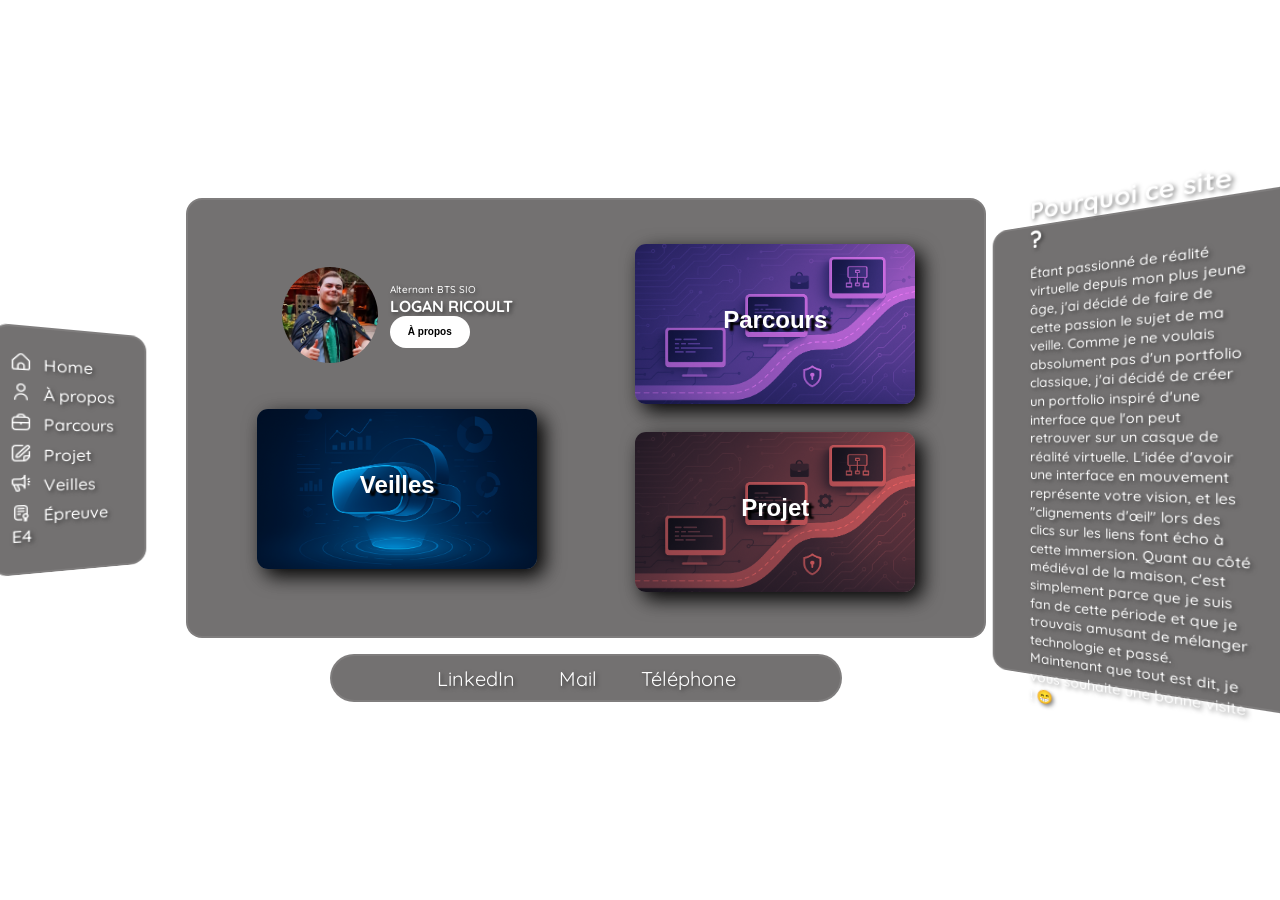
==== index.html @ 681e380b "Initial commit - Portfolio BTS SIO - Fix all absolute paths to relative paths for GitHub Pages compa" ====
<!DOCTYPE html>
<html lang="fr">

<head>
    <meta charset="UTF-8">
    <meta name="viewport" content="width=device-width, initial-scale=1.0">
    <title>Portfolio Logan Ricoult</title>
    <link rel="stylesheet" href="style.css">
    <style>
        @import url('https://fonts.googleapis.com/css2?family=Quicksand:wght@300..700&display=swap');
    </style>
    <link rel="stylesheet" href="https://cdn-uicons.flaticon.com/uicons-regular-rounded/css/uicons-regular-rounded.css">
</head>

<body>
    <video autoplay loop muted playsinline id="background_video">
        <source src="image/background.mp4" type="video/mp4">
    </video>
    <div class="page-overlay">
        <div class="overlay-top"></div>
        <div class="overlay-bottom"></div>
    </div>

    <div id="Container">

        <div id="Box_Gauche">
            <a class="Menu_Principal" href="index.html"><img src="image/home.png" alt="icone accueil">Home</a>
            <a class="Menu_Principal" href="pages/a_propos.html"><img src="image/user.png" alt="icone à propos">À
                propos</a>
            <a class="Menu_Principal" href="pages/parcours.html"><img src="image/briefcase.png"
                    alt="icone parcours">Parcours</a>
            <a class="Menu_Principal" href="pages/projets_realises.html"><img src="image/edit.png"
                    alt="icone projet">Projet</a>
            <a class="Menu_Principal" href="pages/veilles.html"><img src="image/megaphone.png"
                    alt="icone veilles">Veilles</a>
            <a class="Menu_Principal" href="pages/epreuve_e4.html"><img src="image/diploma.png"
                    alt="icone épreuve e4">Épreuve E4</a>
        </div>

        <div id="Scene_Milieu">

            <div id="Box_Milieu">

                <div id="Milieu_Gauche">

                    <div id="Logan_apropos">
                        <img id="Photo_logan" src="image/logan.jpg" alt="photo de Logan">
                        <div id="Texte_Photo">
                            <p id="Texte_Logan"> Alternant BTS SIO </p>
                            <p id="Titre_Logan"> LOGAN RICOULT</p>
                            <a class="Bouton" href="pages/a_propos.html"><button id="Savoir_plus">À propos</a></button>
                        </div>
                    </div>

                    <a class="Menu_Principal" href="pages/veilles.html">
                        <div class="Carte">
                            <div class="Carte_body" id="Body_veilles">
                                <h2 class="Carte_title">Veilles</h2>
                            </div>

                        </div>
                    </a>

                </div>


                <div id="Milieu_Droite">
                    <a class="Menu_Principal" href="pages/parcours.html">
                        <div class="Carte">
                            <div class="Carte_body" id="Body_parcours">
                                <h2 class="Carte_title">Parcours</h2>
                            </div>
                        </div>
                    </a>



                    <a class="Menu_Principal" href="pages/projets_realises.html">
                        <div class="Carte">
                            <div class="Carte_body" id="Body_projet">
                                <h2 class="Carte_title">Projet</h2>
                            </div>
                        </div>
                    </a>



                </div>
            </div>


            <div id="Box_Basse">
                <div id="Menu_Bas">
                    <div class="Text_Menu_Bas"><a class="Menu_Bas"
                            href="https://www.linkedin.com/in/logan-ricoult-aubineau">LinkedIn</a></div>
                    <div class="Text_Menu_Bas"><a class="Menu_Bas" href="pages/a_propos.html">Mail</a></div>
                    <div class="Text_Menu_Bas"><a class="Menu_Bas" href="pages/parcours.html">Téléphone</a></div>
                </div>
            </div>
        </div>


        <div id="Box_Droite">
            <h1>Pourquoi ce site ?</h1>
            <p>Étant passionné de réalité virtuelle depuis mon plus jeune âge, j'ai décidé de faire de cette passion
                le sujet de ma veille. Comme je ne voulais absolument pas d'un portfolio classique, j'ai décidé de
                créer un portfolio inspiré d'une interface que l'on peut retrouver sur un casque de réalité
                virtuelle. L'idée d'avoir une interface en mouvement représente votre vision, et les "clignements
                d'œil" lors des clics sur les liens font écho à cette immersion. Quant au côté médiéval de la
                maison, c'est simplement parce que je suis fan de cette période et que je trouvais amusant de
                mélanger technologie et passé. Maintenant que tout est dit, je vous souhaite une bonne visite ! 😁
            </p>
        </div>

    </div>

    <script src="script.js"></script>

</body>


</html>
---- style.css ----
* {
    margin: 0;
    padding: 0;
    box-sizing: border-box;
}

body {
    background-image: url(image/background.jpeg);
    background-size: 96%;
    background-position: center;
    overflow: hidden;
    transition: background-position 0.1s ease-out, background-size 0.1s ease-out;
}

H1 {
    font-family: "Quicksand", sans-serif;
    font-weight: 800;
    color: white;
    text-decoration: none;
    text-shadow: 2px 2px 4px rgba(0, 0, 0, 0.5);
}

H2 {
    font-family: "Quicksand", sans-serif;
    font-weight: 600;
    color: white;
    text-decoration: none;
    margin-bottom: 8px;
    text-shadow: 2px 2px 4px rgba(0, 0, 0, 0.5);
}

H3 {
    font-family: "Quicksand", sans-serif;
}

#background_video {
    position: fixed;
    top: 0;
    left: 0;
    width: 100vw;
    height: 100vh;
    object-fit: cover;
    z-index: -1;
}

a.Menu_Principal,
p {
    font-family: "Quicksand", sans-serif;
    font-weight: 500;
    color: white;
    text-decoration: none;
    text-shadow: 2px 2px 4px rgba(0, 0, 0, 0.5);

}

a.Menu_Bas {
    font-family: "Quicksand", sans-serif;
    font-weight: 400;
    color: white;
    text-decoration: none;
    font-size: 20px;
    text-shadow: 2px 2px 4px rgba(0, 0, 0, 0.5);
}


#Container {
    width: 100vw;
    height: 100vh;
    display: flex;
    justify-content: center;
    align-items: center;
    perspective: 1500px;

}

#Scene {
    display: flex;
    justify-content: space-around;
    align-items: center;
    width: 95%;
}

#Scene_Milieu {
    display: flex;
    justify-content: center;
    flex-direction: column;
    align-items: center;
    gap: 16px;
}

#Milieu_Gauche {
    display: flex;
    flex-direction: column;
    justify-content: space-around;
    margin: 24px;
    align-items: center;
}

#Logan_apropos {
    display: flex;
    align-items: center;
}

#Milieu_Droite {
    display: flex;
    flex-direction: column;
    justify-content: space-between;
    margin: 24px;
}

#Box_Gauche {
    height: 240px;
    width: 160px;
    padding: 16px;
    margin-right: 40px;
    background: rgba(59, 57, 57, 0.712);
    border-radius: 16px;
    backdrop-filter: blur(2px);
    border: 2.5px solid rgba(255, 255, 255, 0.089);
    transform: perspective(400px) rotatey(15deg);
    display: flex;
    align-items: flex-start;
    flex-direction: column;
    justify-content: space-evenly;

}



#Menu_Bas {
    display: flex;
    gap: 44px;
}

img {
    margin-right: 12px;
}

.Text_Menu_Principal {
    display: flex;
    align-items: center;
    transition: 0.5s ease-out;
    border-radius: 5px;
}

.Text_Menu_Bas {
    display: flex;
    align-items: center;
    transition: 0.5s ease-out;
    border-radius: 5px;
}

.Text_Menu_Principal:hover {
    display: flex;
    align-items: center;
    background-color: rgba(255, 255, 255, 0.281);

}

.Text_Menu_Bas:hover {
    display: flex;
    align-items: center;
    background-color: rgba(255, 255, 255, 0.281);

}

#Box_Milieu {
    height: 440px;
    width: 800px;
    background: rgba(59, 57, 57, 0.712);
    border-radius: 16px;
    backdrop-filter: blur(5px);
    border: 2.5px solid rgba(255, 255, 255, 0.089);
    padding: 20px;
    display: flex;
    justify-content: space-around;
    overflow-y: auto;
}

.Bouton {
    color: black;
    text-decoration: none;
}

#Texte_Logan {
    font-size: 10px;
}

#Titre_Logan {
    font-size: 16px;
    font-weight: 800;
}

#Photo_logan {
    height: 96px;
    border-radius: 80px;
}

#Savoir_plus {
    width: 80px;
    height: 32px;
    color: #000000;
    font-weight: bold;
    border-radius: 40px;
    border: none;
    font-size: 10px;
    background-color: white;
}


.Carte {
    display: flex;
    flex-direction: column;
    border-radius: 11px;
    width: 280px;
    height: 160px;
    overflow: hidden;
    box-shadow: 7px 7px 20px rgb(0, 0, 0);
    transition: 0.3s ease-in-out;
}

.Carte:hover {
    box-shadow: 7px 7px 20px rgba(124, 119, 119, 0.205);
}


.Carte_body {
    height: 100%;
    display: flex;
    justify-content: center;
    align-items: center;
}

#Body_parcours {
    background: rgba(255, 0, 255, 0.5) url(image/img_carteparcours.png);
    background-size: cover;
    background-position: center;
    background-blend-mode: multiply;
    border: 0px solid transparent;
    transition: 0.3s ease-in-out;
}

#Body_parcours:hover {
    border: 1.5mm ridge rgba(255, 0, 255, 0.5);
}



#Body_veilles {
    background: rgba(33, 185, 255, 0.5) url(image/img_carteveille.png);
    background-size: cover;
    background-position: center;
    background-blend-mode: multiply;
    border: 0px solid transparent;
    transition: 0.2s;
}

#Body_veilles:hover {
    border: 1.5mm ridge rgba(33, 185, 255, 0.5);
}

#Body_projet {
    background: rgba(255, 0, 0, 0.6) url(image/img_carteparcours.png);
    background-size: cover;
    background-position: center;
    background-blend-mode: multiply;
    border: 0px solid transparent;
    transition: 0.2s;
}

#Body_projet:hover {
    border: 1.5mm ridge rgba(255, 0, 0, 0.6);
}

.Carte_title {
    color: #ffffff;
    font-weight: bold;
    font-size: 24px;
    font-family: Arial, Helvetica, sans-serif;
    text-shadow: 5px 3px 2px rgba(0, 0, 0);
}


#Box_Droite {
    height: 480px;
    width: 320px;
    background: rgba(59, 57, 57, 0.712);
    border-radius: 16px;
    backdrop-filter: blur(5px);
    border: 2.5px solid rgba(255, 255, 255, 0.089);
    transform: perspective(500px) rotatey(-15deg);
    display: flex;
    flex-direction: column;
    justify-content: center;
    padding: 40px;
}

#Box_Droite h1 {
    font-size: 25px;
    margin-bottom: 12px;
}

#Box_Droite p {
    font-size: 14px;
    line-height: 1.4;
}

#Box_Basse {
    height: 48px;
    width: 512px;
    background: rgba(59, 57, 57, 0.712);
    border-radius: 32px;
    backdrop-filter: blur(2px);
    border: 2.5px solid rgba(255, 255, 255, 0.089);
    display: flex;
    align-items: center;
    justify-content: center;
}


.page-overlay {
    position: fixed;
    top: 0;
    left: 0;
    width: 100%;
    height: 100%;
    z-index: 9999;
    display: flex;
    flex-direction: column;
    pointer-events: all;
}

.page-overlay .overlay-top,
.page-overlay .overlay-bottom {
    width: 100%;
    height: 50%;
    background: rgba(0, 0, 0, 1);
    transform: translateY(0);
    transition: transform 0.5s ease-in-out, background 0.5s ease-in-out;
}

.page-overlay.hidden .overlay-top {
    transform: translateY(-100%);
    background: rgba(0, 0, 0, 0);
}

.page-overlay.hidden .overlay-bottom {
    transform: translateY(100%);
    background: rgba(0, 0, 0, 0);
}


.page-overlay.hidden {
    pointer-events: none;
}


.transition-active .overlay-top,
.transition-active .overlay-bottom {
    background: rgba(0, 0, 0, 1);
}


/* Largeur de la scrollbar */
::-webkit-scrollbar {
    width: 10px;
    /* vertical */
    height: 10px;
    /* horizontal */
}

/* Fond de la scrollbar */
::-webkit-scrollbar-track {
    background: #1e1e1e;
    /* couleur du rail */
    border-radius: 10px;
}

/* Barre qui défile */
::-webkit-scrollbar-thumb {
    background: #5c525c;
    /* couleur principale */
    border-radius: 10px;
    border: 2px solid #1e1e1e;
    /* effet creusé */
}

/* Hover sur la barre */
::-webkit-scrollbar-thumb:hover {
    background: #494149;
}
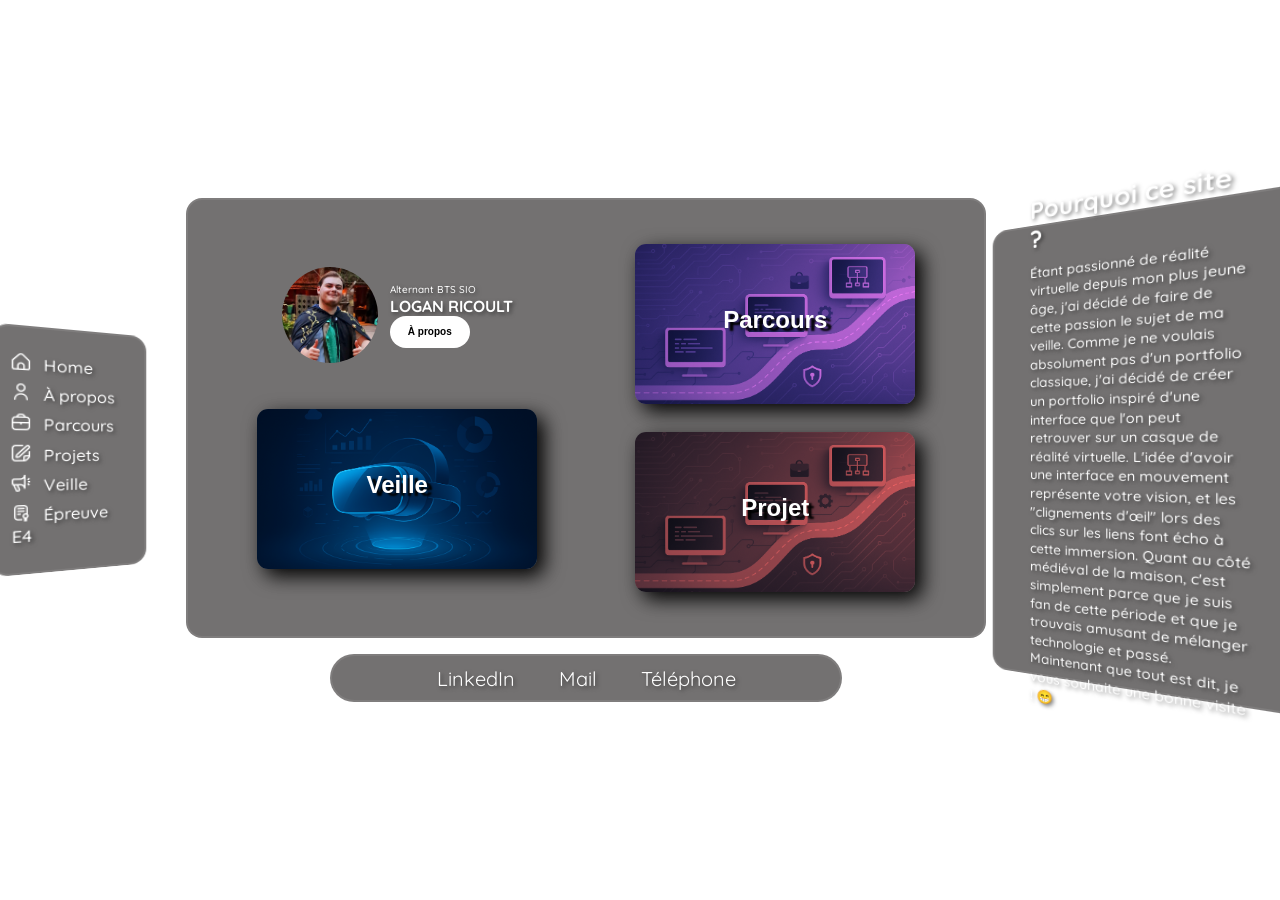
==== commit efedc526: "update du 22_04_2026" ====
--- a/index.html
+++ b/index.html
@@ -30,9 +30,9 @@
             <a class="Menu_Principal" href="pages/parcours.html"><img src="image/briefcase.png"
                     alt="icone parcours">Parcours</a>
             <a class="Menu_Principal" href="pages/projets_realises.html"><img src="image/edit.png"
-                    alt="icone projet">Projet</a>
+                    alt="icone projet">Projets</a>
             <a class="Menu_Principal" href="pages/veilles.html"><img src="image/megaphone.png"
-                    alt="icone veilles">Veilles</a>
+                    alt="icone veille">Veille</a>
             <a class="Menu_Principal" href="pages/epreuve_e4.html"><img src="image/diploma.png"
                     alt="icone épreuve e4">Épreuve E4</a>
         </div>
@@ -55,7 +55,7 @@
                     <a class="Menu_Principal" href="pages/veilles.html">
                         <div class="Carte">
                             <div class="Carte_body" id="Body_veilles">
-                                <h2 class="Carte_title">Veilles</h2>
+                                <h2 class="Carte_title">Veille</h2>
                             </div>
 
                         </div>
@@ -93,8 +93,8 @@
                 <div id="Menu_Bas">
                     <div class="Text_Menu_Bas"><a class="Menu_Bas"
                             href="https://www.linkedin.com/in/logan-ricoult-aubineau">LinkedIn</a></div>
-                    <div class="Text_Menu_Bas"><a class="Menu_Bas" href="pages/a_propos.html">Mail</a></div>
-                    <div class="Text_Menu_Bas"><a class="Menu_Bas" href="pages/parcours.html">Téléphone</a></div>
+                    <div class="Text_Menu_Bas"><a class="Menu_Bas" href="#" data-tooltip="loganricoult@gmail.com" data-copy="loganricoult@gmail.com">Mail</a></div>
+                    <div class="Text_Menu_Bas"><a class="Menu_Bas" href="#" data-tooltip="06.72.59.41.55" data-copy="06.72.59.41.55">Téléphone</a></div>
                 </div>
             </div>
         </div>
--- a/style.css
+++ b/style.css
@@ -161,7 +161,36 @@
     display: flex;
     align-items: center;
     background-color: rgba(255, 255, 255, 0.281);
-
+}
+
+.Text_Menu_Bas {
+    position: relative;
+}
+
+a.Menu_Bas[data-tooltip]::after {
+    content: attr(data-tooltip);
+    position: absolute;
+    bottom: calc(100% + 8px);
+    left: 50%;
+    transform: translateX(-50%) translateY(4px);
+    background: rgba(20, 20, 20, 0.92);
+    border: 1.5px solid rgba(255, 255, 255, 0.15);
+    border-radius: 8px;
+    padding: 6px 12px;
+    white-space: nowrap;
+    font-family: "Quicksand", sans-serif;
+    font-size: 13px;
+    font-weight: 500;
+    color: white;
+    opacity: 0;
+    pointer-events: none;
+    transition: opacity 0.2s ease, transform 0.2s ease;
+    z-index: 100;
+}
+
+a.Menu_Bas[data-tooltip]:hover::after {
+    opacity: 1;
+    transform: translateX(-50%) translateY(0);
 }
 
 #Box_Milieu {
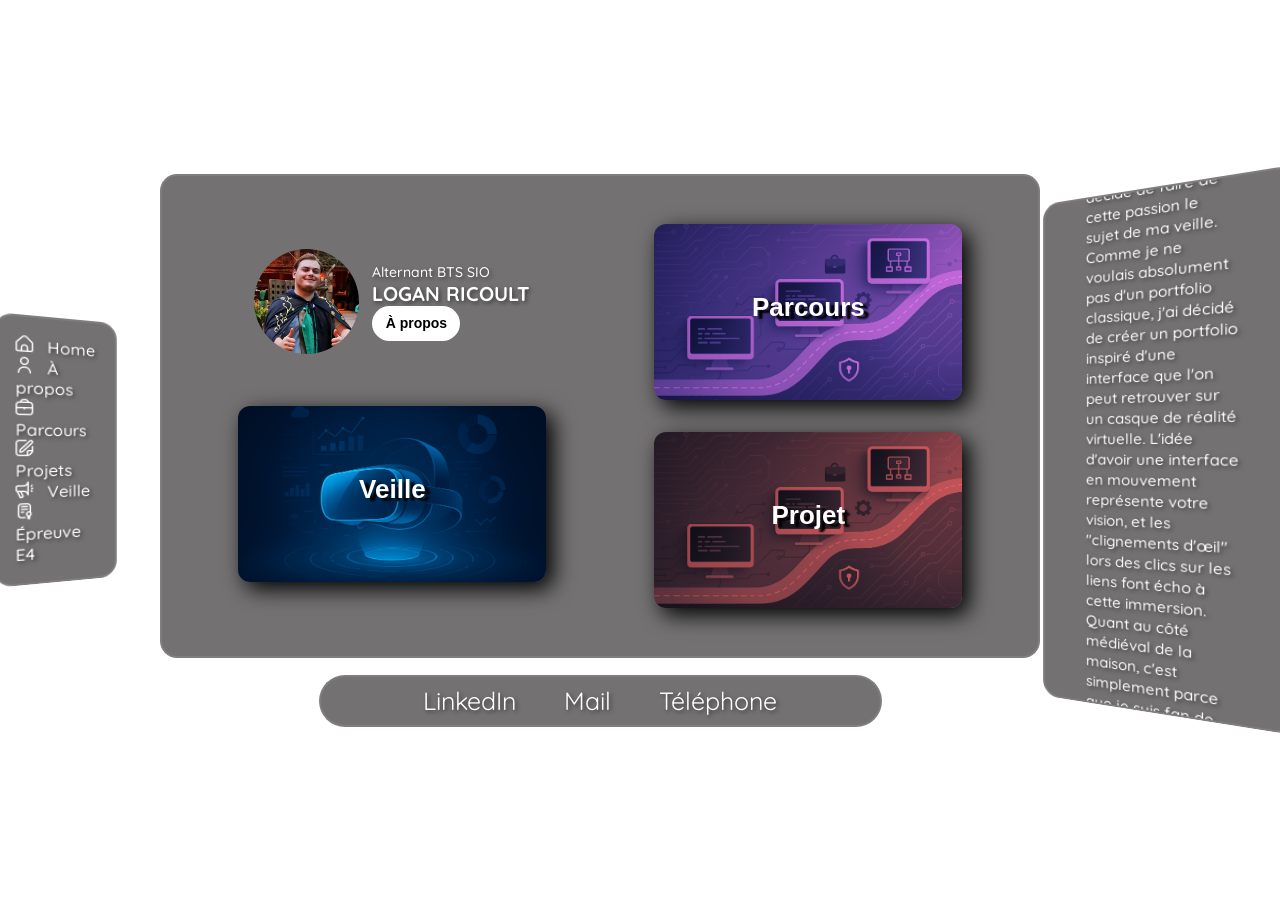
==== commit e6ec6930: "update du 23042026" ====
--- a/index.html
+++ b/index.html
@@ -92,7 +92,7 @@
             <div id="Box_Basse">
                 <div id="Menu_Bas">
                     <div class="Text_Menu_Bas"><a class="Menu_Bas"
-                            href="https://www.linkedin.com/in/logan-ricoult-aubineau">LinkedIn</a></div>
+                            href="https://www.linkedin.com/in/logan-ricoult-aubineau" target="_blank" rel="noopener noreferrer">LinkedIn</a></div>
                     <div class="Text_Menu_Bas"><a class="Menu_Bas" href="#" data-tooltip="loganricoult@gmail.com" data-copy="loganricoult@gmail.com">Mail</a></div>
                     <div class="Text_Menu_Bas"><a class="Menu_Bas" href="#" data-tooltip="06.72.59.41.55" data-copy="06.72.59.41.55">Téléphone</a></div>
                 </div>
--- a/style.css
+++ b/style.css
@@ -50,7 +50,7 @@
     color: white;
     text-decoration: none;
     text-shadow: 2px 2px 4px rgba(0, 0, 0, 0.5);
-
+    font-size: 16px;
 }
 
 a.Menu_Bas {
@@ -58,7 +58,7 @@
     font-weight: 400;
     color: white;
     text-decoration: none;
-    font-size: 20px;
+    font-size: 25px;
     text-shadow: 2px 2px 4px rgba(0, 0, 0, 0.5);
 }
 
@@ -69,7 +69,7 @@
     display: flex;
     justify-content: center;
     align-items: center;
-    perspective: 1500px;
+    perspective: 1650px;
 
 }
 
@@ -85,14 +85,14 @@
     justify-content: center;
     flex-direction: column;
     align-items: center;
-    gap: 16px;
+    gap: 17px;
 }
 
 #Milieu_Gauche {
     display: flex;
     flex-direction: column;
     justify-content: space-around;
-    margin: 24px;
+    margin: 26px;
     align-items: center;
 }
 
@@ -105,19 +105,19 @@
     display: flex;
     flex-direction: column;
     justify-content: space-between;
-    margin: 24px;
+    margin: 26px;
 }
 
 #Box_Gauche {
-    height: 240px;
-    width: 160px;
-    padding: 16px;
-    margin-right: 40px;
+    height: 264px;
+    width: 176px;
+    padding: 17px;
+    margin-right: 44px;
     background: rgba(59, 57, 57, 0.712);
-    border-radius: 16px;
+    border-radius: 17px;
     backdrop-filter: blur(2px);
-    border: 2.5px solid rgba(255, 255, 255, 0.089);
-    transform: perspective(400px) rotatey(15deg);
+    border: 2px solid rgba(255, 255, 255, 0.089);
+    transform: perspective(440px) rotatey(15deg);
     display: flex;
     align-items: flex-start;
     flex-direction: column;
@@ -129,11 +129,11 @@
 
 #Menu_Bas {
     display: flex;
-    gap: 44px;
+    gap: 48px;
 }
 
 img {
-    margin-right: 12px;
+    margin-right: 13px;
 }
 
 .Text_Menu_Principal {
@@ -174,12 +174,12 @@
     left: 50%;
     transform: translateX(-50%) translateY(4px);
     background: rgba(20, 20, 20, 0.92);
-    border: 1.5px solid rgba(255, 255, 255, 0.15);
+    border: 1px solid rgba(255, 255, 255, 0.15);
     border-radius: 8px;
-    padding: 6px 12px;
+    padding: 6px 13px;
     white-space: nowrap;
     font-family: "Quicksand", sans-serif;
-    font-size: 13px;
+    font-size: 17px;
     font-weight: 500;
     color: white;
     opacity: 0;
@@ -194,13 +194,13 @@
 }
 
 #Box_Milieu {
-    height: 440px;
-    width: 800px;
+    height: 484px;
+    width: 880px;
     background: rgba(59, 57, 57, 0.712);
-    border-radius: 16px;
+    border-radius: 17px;
     backdrop-filter: blur(5px);
-    border: 2.5px solid rgba(255, 255, 255, 0.089);
-    padding: 20px;
+    border: 2px solid rgba(255, 255, 255, 0.089);
+    padding: 22px;
     display: flex;
     justify-content: space-around;
     overflow-y: auto;
@@ -212,27 +212,27 @@
 }
 
 #Texte_Logan {
-    font-size: 10px;
+    font-size: 14px;
 }
 
 #Titre_Logan {
-    font-size: 16px;
+    font-size: 20px;
     font-weight: 800;
 }
 
 #Photo_logan {
-    height: 96px;
-    border-radius: 80px;
+    height: 105px;
+    border-radius: 88px;
 }
 
 #Savoir_plus {
-    width: 80px;
-    height: 32px;
+    width: 88px;
+    height: 35px;
     color: #000000;
     font-weight: bold;
-    border-radius: 40px;
+    border-radius: 44px;
     border: none;
-    font-size: 10px;
+    font-size: 14px;
     background-color: white;
 }
 
@@ -240,16 +240,16 @@
 .Carte {
     display: flex;
     flex-direction: column;
-    border-radius: 11px;
-    width: 280px;
-    height: 160px;
+    border-radius: 12px;
+    width: 308px;
+    height: 176px;
     overflow: hidden;
-    box-shadow: 7px 7px 20px rgb(0, 0, 0);
+    box-shadow: 7px 7px 22px rgb(0, 0, 0);
     transition: 0.3s ease-in-out;
 }
 
 .Carte:hover {
-    box-shadow: 7px 7px 20px rgba(124, 119, 119, 0.205);
+    box-shadow: 7px 7px 22px rgba(124, 119, 119, 0.205);
 }
 
 
@@ -304,43 +304,45 @@
 .Carte_title {
     color: #ffffff;
     font-weight: bold;
-    font-size: 24px;
+    font-size: 26px;
     font-family: Arial, Helvetica, sans-serif;
     text-shadow: 5px 3px 2px rgba(0, 0, 0);
 }
 
 
 #Box_Droite {
-    height: 480px;
-    width: 320px;
+    height: 528px;
+    width: 352px;
     background: rgba(59, 57, 57, 0.712);
-    border-radius: 16px;
+    border-radius: 17px;
     backdrop-filter: blur(5px);
-    border: 2.5px solid rgba(255, 255, 255, 0.089);
-    transform: perspective(500px) rotatey(-15deg);
+    border: 2px solid rgba(255, 255, 255, 0.089);
+    transform: perspective(550px) rotatey(-15deg);
     display: flex;
     flex-direction: column;
     justify-content: center;
-    padding: 40px;
-}
+    padding: 44px;
+    overflow: hidden;
+}
+
 
 #Box_Droite h1 {
-    font-size: 25px;
-    margin-bottom: 12px;
+    font-size: 27px;
+    margin-bottom: 13px;
 }
 
 #Box_Droite p {
-    font-size: 14px;
+    font-size: 15px;
     line-height: 1.4;
 }
 
 #Box_Basse {
-    height: 48px;
-    width: 512px;
+    height: 52px;
+    width: 563px;
     background: rgba(59, 57, 57, 0.712);
-    border-radius: 32px;
+    border-radius: 35px;
     backdrop-filter: blur(2px);
-    border: 2.5px solid rgba(255, 255, 255, 0.089);
+    border: 2px solid rgba(255, 255, 255, 0.089);
     display: flex;
     align-items: center;
     justify-content: center;
@@ -392,9 +394,9 @@
 
 /* Largeur de la scrollbar */
 ::-webkit-scrollbar {
-    width: 10px;
+    width: 11px;
     /* vertical */
-    height: 10px;
+    height: 11px;
     /* horizontal */
 }
 
@@ -402,14 +404,14 @@
 ::-webkit-scrollbar-track {
     background: #1e1e1e;
     /* couleur du rail */
-    border-radius: 10px;
+    border-radius: 11px;
 }
 
 /* Barre qui défile */
 ::-webkit-scrollbar-thumb {
     background: #5c525c;
     /* couleur principale */
-    border-radius: 10px;
+    border-radius: 11px;
     border: 2px solid #1e1e1e;
     /* effet creusé */
 }
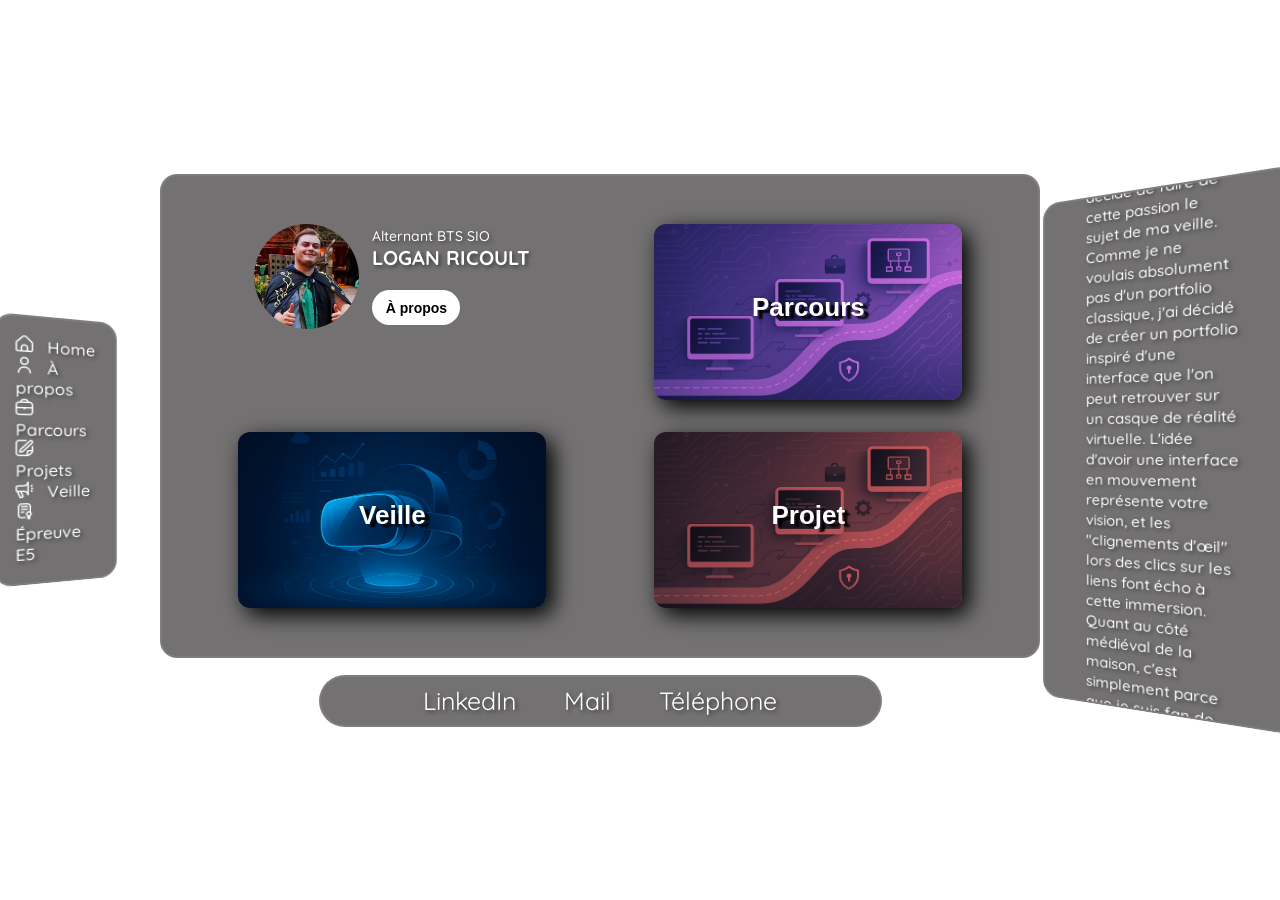
==== commit cdffd5da: "update du 29042026" ====
--- a/index.html
+++ b/index.html
@@ -33,8 +33,8 @@
                     alt="icone projet">Projets</a>
             <a class="Menu_Principal" href="pages/veilles.html"><img src="image/megaphone.png"
                     alt="icone veille">Veille</a>
-            <a class="Menu_Principal" href="pages/epreuve_e4.html"><img src="image/diploma.png"
-                    alt="icone épreuve e4">Épreuve E4</a>
+            <a class="Menu_Principal" href="pages/epreuve_e5.html"><img src="image/diploma.png"
+                    alt="icone épreuve e5">Épreuve E5</a>
         </div>
 
         <div id="Scene_Milieu">
--- a/style.css
+++ b/style.css
@@ -91,7 +91,7 @@
 #Milieu_Gauche {
     display: flex;
     flex-direction: column;
-    justify-content: space-around;
+    justify-content: space-between;
     margin: 26px;
     align-items: center;
 }
@@ -234,6 +234,7 @@
     border: none;
     font-size: 14px;
     background-color: white;
+    margin-top: 20px;
 }
 
 
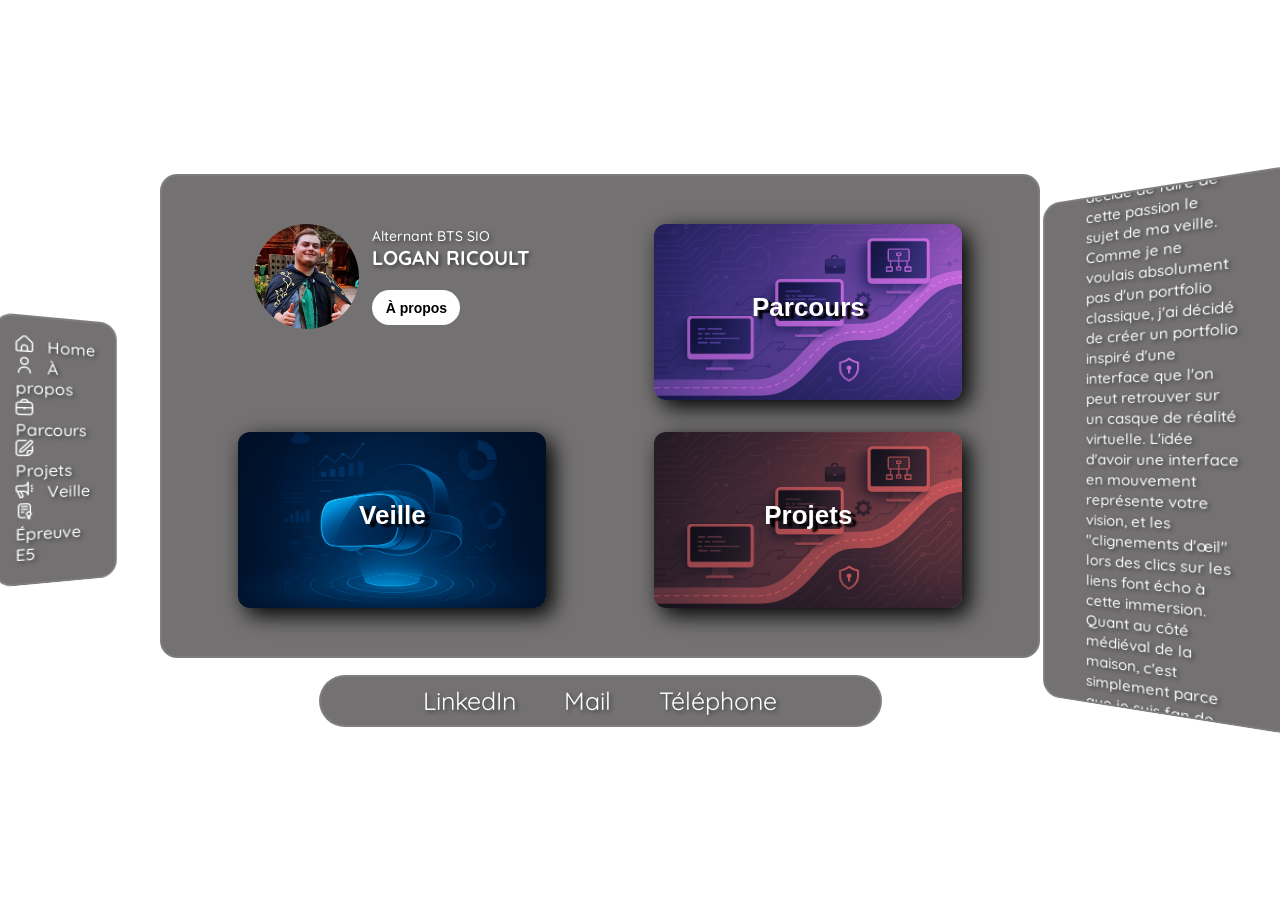
==== commit 56c5643d: "update du 04052026 v2" ====
--- a/index.html
+++ b/index.html
@@ -3,6 +3,7 @@
 
 <head>
     <meta charset="UTF-8">
+    <link rel="icon" type="image/jpeg" href="image/logan.jpg">
     <meta name="viewport" content="width=device-width, initial-scale=1.0">
     <title>Portfolio Logan Ricoult</title>
     <link rel="stylesheet" href="style.css">
@@ -78,7 +79,7 @@
                     <a class="Menu_Principal" href="pages/projets_realises.html">
                         <div class="Carte">
                             <div class="Carte_body" id="Body_projet">
-                                <h2 class="Carte_title">Projet</h2>
+                                <h2 class="Carte_title">Projets</h2>
                             </div>
                         </div>
                     </a>
